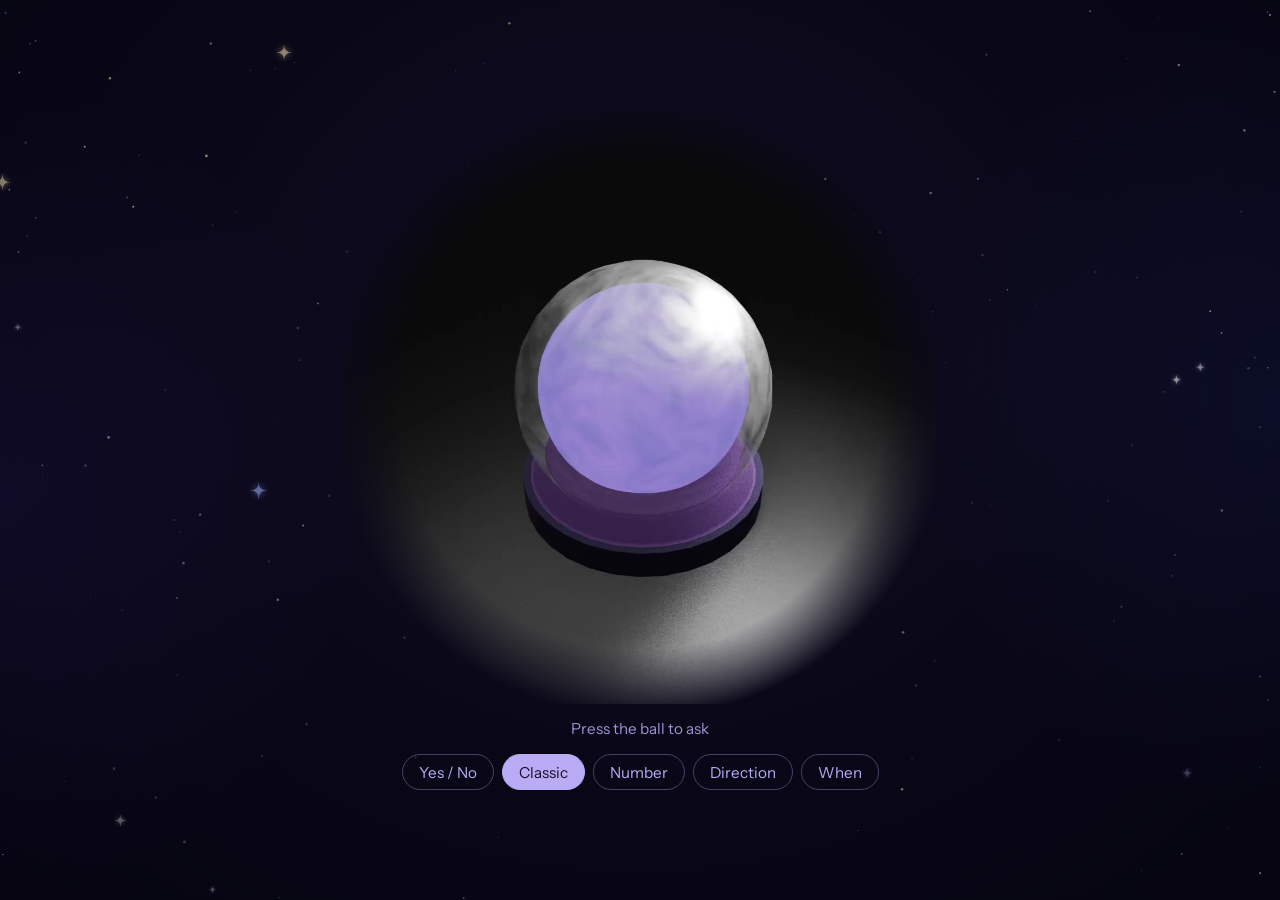
==== index.html @ c8239aa7 "hiadw" ====
<!doctype html>
<html lang="en">
<head>
  <meta charset="utf-8">
  <meta name="viewport" content="width=device-width, initial-scale=1">
  <title>Magic Eight Ball</title>
  <link rel="preconnect" href="https://fonts.googleapis.com">
  <link rel="preconnect" href="https://fonts.gstatic.com" crossorigin>
  <link href="https://fonts.googleapis.com/css2?family=Cormorant+Garamond:ital,wght@1,500;1,600&family=Instrument+Sans:wght@400;500&display=swap" rel="stylesheet">
  <link rel="stylesheet" href="style.css">
</head>
<body>
  <canvas id="stars" aria-hidden="true"></canvas>
  <main>
    <div class="frame" id="frame">
      <div class="stage">
        <video id="loop" src="eightball.mp4" poster="poster.jpg"
               autoplay loop muted playsinline preload="auto" aria-hidden="true"></video>
        <div class="window" aria-hidden="true">
          <p class="answer" id="answer"></p>
        </div>
      </div>
      <button class="hit" id="hit" type="button" aria-label="Ask the ball"></button>
    </div>

    <p class="hint" id="hint">Press the ball to ask</p>

    <fieldset class="types" id="types">
      <legend class="sr">Answer type</legend>
    </fieldset>

    <p class="sr" id="live" aria-live="polite"></p>
  </main>
  <script src="stars.js"></script>
  <script src="script.js"></script>
</body>
</html>
---- style.css ----
:root {
  --bg: #050410;
  --ink: #ece7ff;
  --lavender: #b9acf5;
  --violet: #6b4fa8;

  /* Where the glowing orb sits inside the 1080x1080 video (tweak if you re-render) */
  --orb-x: 50.5%;
  --orb-y: 47.2%;
  --window-size: 29%;   /* diameter of the dark circle, relative to the frame */
  --zoom: 1.75;         /* how far the camera pushes in */

  --size: min(94vw, 66svh, 760px);
}

* { box-sizing: border-box; }

body {
  margin: 0;
  min-height: 100svh;
  display: grid;
  place-items: center;
  background:
    radial-gradient(ellipse 40% 65% at 0% 55%, rgba(60, 34, 130, 0.16), transparent 70%),
    radial-gradient(ellipse 40% 65% at 100% 45%, rgba(30, 48, 130, 0.16), transparent 70%),
    radial-gradient(ellipse at 50% 38%, #120d26 0%, #0a0818 50%, var(--bg) 100%);
  background-attachment: fixed;
  color: var(--ink);
  font-family: "Instrument Sans", system-ui, sans-serif;
}

#stars {
  position: fixed;
  inset: 0;
  width: 100%;
  height: 100%;
  z-index: 0;
  pointer-events: none;
}

main {
  position: relative;
  z-index: 1;
  display: flex;
  flex-direction: column;
  align-items: center;
  gap: 0.9rem;
  padding: 1rem 0;
}

.sr {
  position: absolute; width: 1px; height: 1px; overflow: hidden;
  clip: rect(0 0 0 0); white-space: nowrap; border: 0; padding: 0; margin: -1px;
}

/* ---------- The ball ---------- */

.frame {
  position: relative;
  width: var(--size);
  aspect-ratio: 1;
  overflow: hidden;
  container-type: inline-size;
  /* feathers the video's edges into the page background */
  -webkit-mask-image: radial-gradient(circle, #000 58%, transparent 74%);
          mask-image: radial-gradient(circle, #000 58%, transparent 74%);
}

.stage {
  position: absolute;
  inset: 0;
  transform-origin: var(--orb-x) var(--orb-y);
  /* closing: wait for the text to leave, then ease back out */
  transition: transform 850ms cubic-bezier(0.55, 0.05, 0.35, 1) 300ms;
}
.frame.is-open .stage {
  /* opening: fast start, long soft landing */
  transition: transform 1000ms cubic-bezier(0.16, 0.84, 0.24, 1);
  transform: scale(var(--zoom));
}

video {
  position: absolute;
  inset: 0;
  width: 100%;
  height: 100%;
  object-fit: cover;
  display: block;
}

.hit {
  position: absolute;
  inset: 0;
  width: 100%;
  height: 100%;
  background: none;
  border: 0;
  padding: 0;
  cursor: pointer;
  -webkit-tap-highlight-color: transparent;
  border-radius: 50%;
}
.hit:focus-visible {
  outline: 2px solid var(--lavender);
  outline-offset: -18%;
}

/* ---------- The dark window ---------- */

.window {
  position: absolute;
  left: var(--orb-x);
  top: var(--orb-y);
  width: var(--window-size);
  aspect-ratio: 1;
  translate: -50% -50%;
  border-radius: 50%;
  display: grid;
  place-items: center;
  background: radial-gradient(circle, rgba(4, 2, 10, 0.78) 0%, rgba(4, 2, 10, 0.86) 100%);
  box-shadow: inset 0 0 6cqw rgba(0, 0, 0, 0.7), 0 0 3cqw rgba(107, 79, 168, 0.35);
  backdrop-filter: blur(1.5px);
  scale: 0.35;
  opacity: 0;
  pointer-events: none;
  /* closing: after the text fades, shrink away */
  transition: scale 380ms cubic-bezier(0.5, 0, 0.75, 0) 120ms,
              opacity 300ms ease 160ms;
}
.frame.is-open .window {
  scale: 1;
  opacity: 1;
  /* opening: appears once the zoom is mostly done, with a slight overshoot */
  transition: scale 750ms cubic-bezier(0.2, 1.35, 0.4, 1) 550ms,
              opacity 400ms ease 550ms;
}

.answer {
  margin: 0;
  width: 78%;
  text-align: center;
  text-wrap: balance;
  font-family: "Cormorant Garamond", Georgia, serif;
  font-style: italic;
  font-weight: 600;
  line-height: 1.05;
  color: var(--ink);
  text-shadow: 0 0 1.4cqw rgba(185, 172, 245, 0.7);
  font-size: 3.4cqw;
  opacity: 0;
  filter: blur(6px);
  transition: opacity 180ms ease, filter 180ms ease;
}
.answer[data-size="short"] { font-size: 7cqw; }
.answer[data-size="long"]  { font-size: 2.8cqw; }
.answer[data-size="num"]   { font-size: 11cqw; line-height: 1; }

.frame.is-open .answer {
  opacity: 1;
  filter: blur(0);
  transition: opacity 650ms ease 1050ms, filter 650ms ease 1050ms;
}

/* ---------- Controls ---------- */

.hint {
  margin: 0;
  min-height: 1.4em;
  font-size: 0.95rem;
  color: var(--lavender);
  opacity: 0.85;
}

.types {
  display: flex;
  flex-wrap: wrap;
  justify-content: center;
  gap: 0.5rem;
  border: 0;
  padding: 0;
  margin: 0;
  max-width: 92vw;
}

.chip {
  font: inherit;
  font-size: 0.95rem;
  color: var(--lavender);
  background: transparent;
  border: 1px solid rgba(185, 172, 245, 0.35);
  border-radius: 999px;
  padding: 0.45rem 1rem;
  cursor: pointer;
  transition: background 160ms, color 160ms, border-color 160ms;
}
.chip:hover { border-color: var(--lavender); }
.chip[aria-pressed="true"] {
  background: var(--lavender);
  border-color: var(--lavender);
  color: #17102b;
}
.chip:focus-visible { outline: 2px solid var(--ink); outline-offset: 2px; }

@media (prefers-reduced-motion: reduce) {
  :root { --zoom: 1; }
  .stage, .frame.is-open .stage { transition: none; }
  .window, .frame.is-open .window { transition: opacity 200ms ease; scale: 1; }
  .answer, .frame.is-open .answer { transition: opacity 200ms ease; filter: none; }
  .frame.is-open .window, .frame.is-open .answer { transition-delay: 0s; }
}
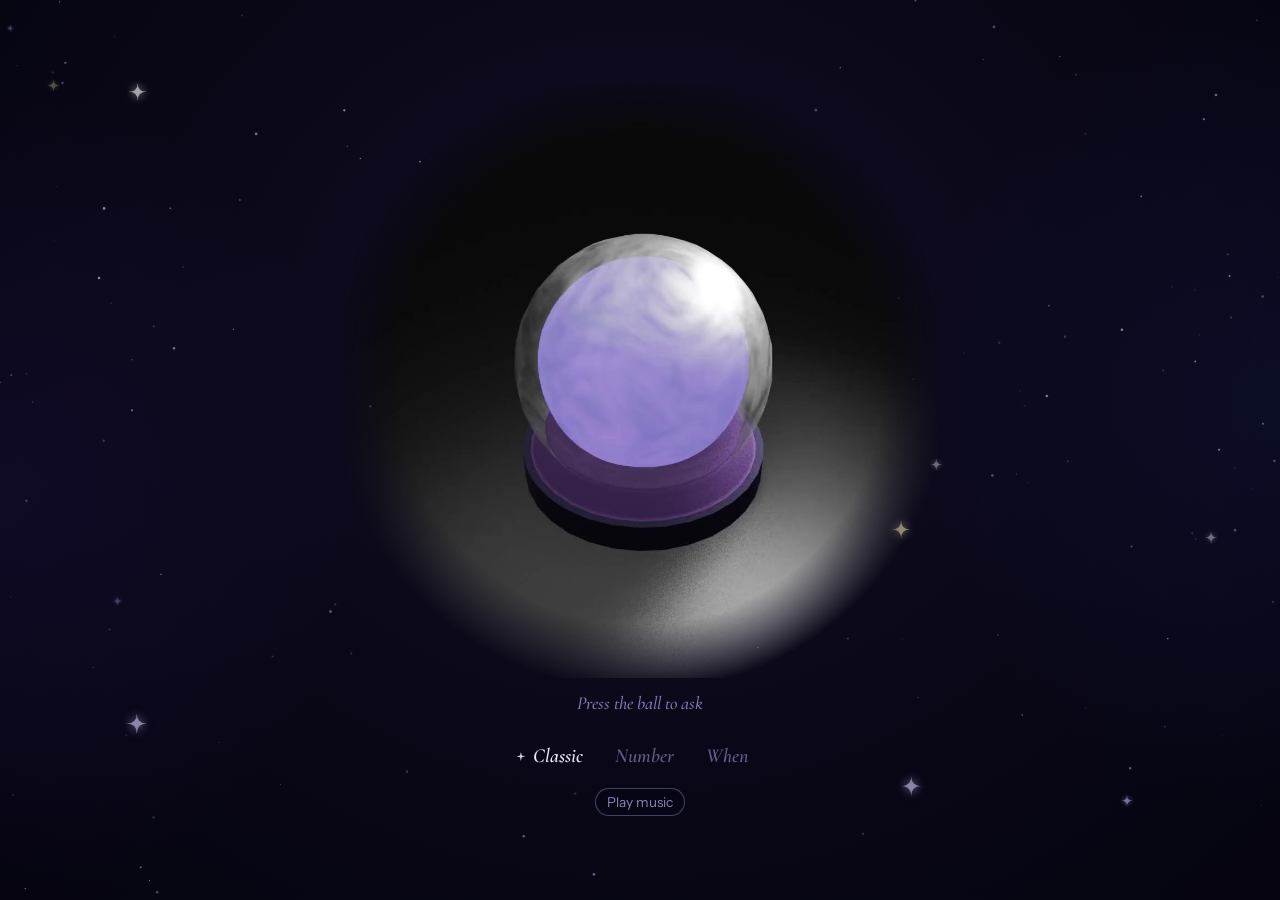
==== commit fed6321b: "Music" ====
--- a/index.html
+++ b/index.html
@@ -12,6 +12,8 @@
 <body>
   <canvas id="stars" aria-hidden="true"></canvas>
   <main>
+    <audio id="background-music" src="Wizard_Tower_Theme.mp3"
+           loop preload="auto" autoplay></audio>
     <div class="frame" id="frame">
       <div class="stage">
         <video id="loop" src="eightball.mp4" poster="poster.jpg"
@@ -29,6 +31,9 @@
       <legend class="sr">Answer type</legend>
     </fieldset>
 
+    <button class="music-toggle" id="music-toggle" type="button"
+            aria-pressed="true">Play music</button>
+
     <p class="sr" id="live" aria-live="polite"></p>
   </main>
   <script src="stars.js"></script>
--- a/style.css
+++ b/style.css
@@ -166,42 +166,85 @@
 .hint {
   margin: 0;
   min-height: 1.4em;
-  font-size: 0.95rem;
+  font-family: "Cormorant Garamond", Georgia, serif;
+  font-style: italic;
+  font-weight: 500;
+  font-size: 1.15rem;
   color: var(--lavender);
-  opacity: 0.85;
+  opacity: 0.7;
 }
 
 .types {
   display: flex;
   flex-wrap: wrap;
   justify-content: center;
-  gap: 0.5rem;
+  gap: 0.4rem 2rem;
   border: 0;
   padding: 0;
-  margin: 0;
+  margin: 0.4rem 0 0;
   max-width: 92vw;
 }
 
-.chip {
-  font: inherit;
-  font-size: 0.95rem;
-  color: var(--lavender);
-  background: transparent;
+.choice {
+  position: relative;
+  padding: 0.35rem 0;
+  background: none;
+  border: 0;
+  cursor: pointer;
+  font-family: "Cormorant Garamond", Georgia, serif;
+  font-style: italic;
+  font-weight: 600;
+  font-size: 1.25rem;
+  line-height: 1.2;
+  color: rgba(185, 172, 245, 0.5);
+  transition: color 250ms;
+  -webkit-tap-highlight-color: transparent;
+}
+.choice:hover { color: rgba(185, 172, 245, 0.85); }
+.choice:focus-visible { outline: 1px solid var(--lavender); outline-offset: 4px; }
+
+/* a small four-point star, like the ones in the sky, marks the choice */
+.choice::before {
+  content: "";
+  position: absolute;
+  left: -1rem;
+  top: 50%;
+  width: 0.55rem;
+  height: 0.55rem;
+  margin-top: -0.275rem;
+  background: var(--ink);
+  clip-path: polygon(50% 0, 60% 40%, 100% 50%, 60% 60%, 50% 100%, 40% 60%, 0 50%, 40% 40%);
+  opacity: 0;
+  transform: scale(0.3) rotate(-45deg);
+  transition: opacity 250ms, transform 350ms cubic-bezier(0.2, 1.3, 0.4, 1);
+}
+.choice[aria-pressed="true"] { color: var(--ink); }
+.choice[aria-pressed="true"]::before { opacity: 0.9; transform: none; }
+
+.music-toggle {
+  padding: 0.3rem 0.7rem;
   border: 1px solid rgba(185, 172, 245, 0.35);
   border-radius: 999px;
-  padding: 0.45rem 1rem;
+  background: rgba(5, 4, 16, 0.35);
+  color: rgba(185, 172, 245, 0.75);
   cursor: pointer;
-  transition: background 160ms, color 160ms, border-color 160ms;
-}
-.chip:hover { border-color: var(--lavender); }
-.chip[aria-pressed="true"] {
-  background: var(--lavender);
-  border-color: var(--lavender);
-  color: #17102b;
-}
-.chip:focus-visible { outline: 2px solid var(--ink); outline-offset: 2px; }
+  font: inherit;
+  font-size: 0.85rem;
+  transition: border-color 250ms, color 250ms, background 250ms;
+  -webkit-tap-highlight-color: transparent;
+}
+.music-toggle:hover {
+  border-color: rgba(185, 172, 245, 0.75);
+  color: var(--ink);
+  background: rgba(107, 79, 168, 0.2);
+}
+.music-toggle:focus-visible {
+  outline: 1px solid var(--lavender);
+  outline-offset: 3px;
+}
 
 @media (prefers-reduced-motion: reduce) {
+  .choice::before { transition: none; }
   :root { --zoom: 1; }
   .stage, .frame.is-open .stage { transition: none; }
   .window, .frame.is-open .window { transition: opacity 200ms ease; scale: 1; }
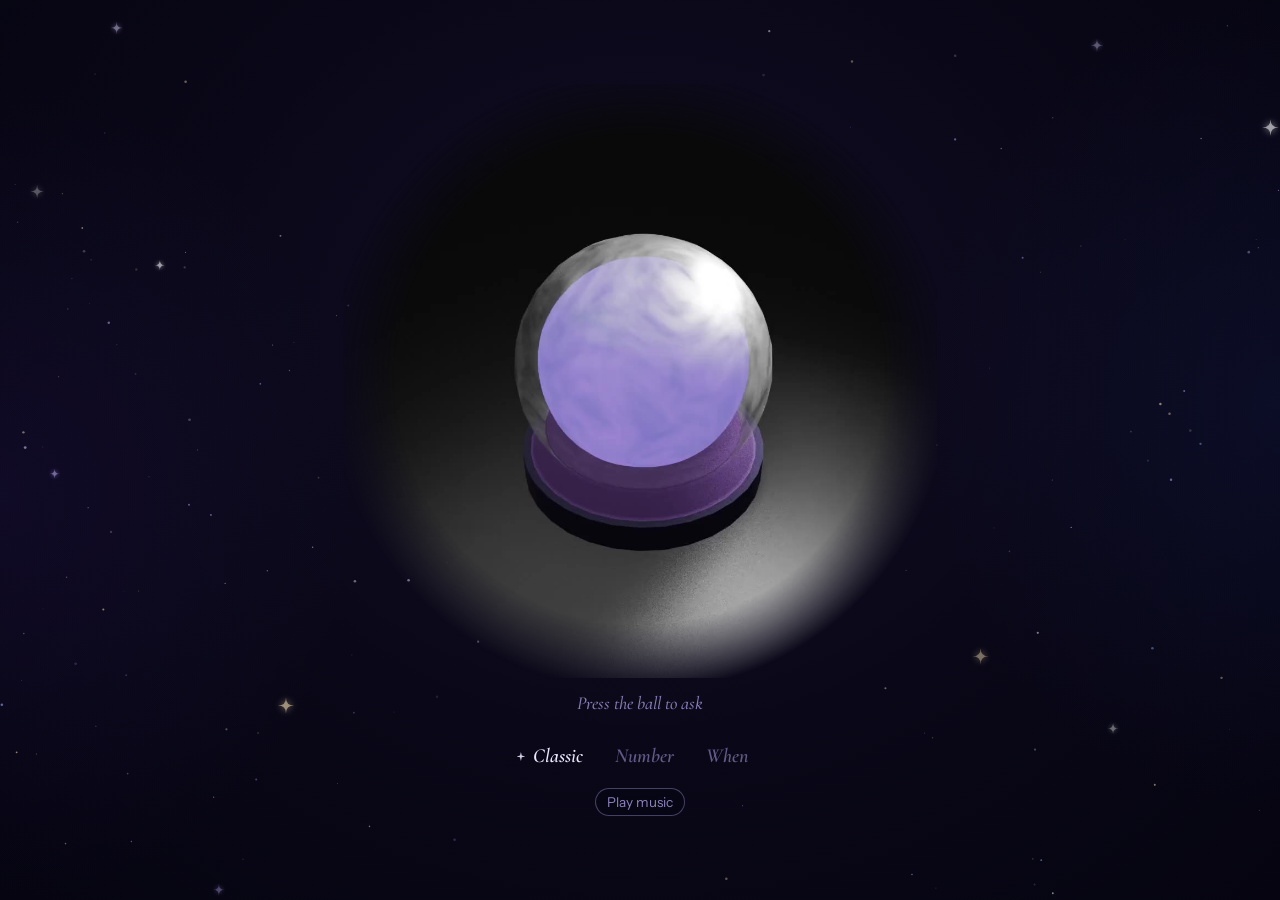
==== commit 7075432c: "Fart Sounds" ====
--- a/index.html
+++ b/index.html
@@ -14,6 +14,7 @@
   <main>
     <audio id="background-music" src="Wizard_Tower_Theme.mp3"
            loop preload="auto" autoplay></audio>
+    <audio id="fart-sound" src="fart_sound.wav" preload="auto"></audio>
     <div class="frame" id="frame">
       <div class="stage">
         <video id="loop" src="eightball.mp4" poster="poster.jpg"
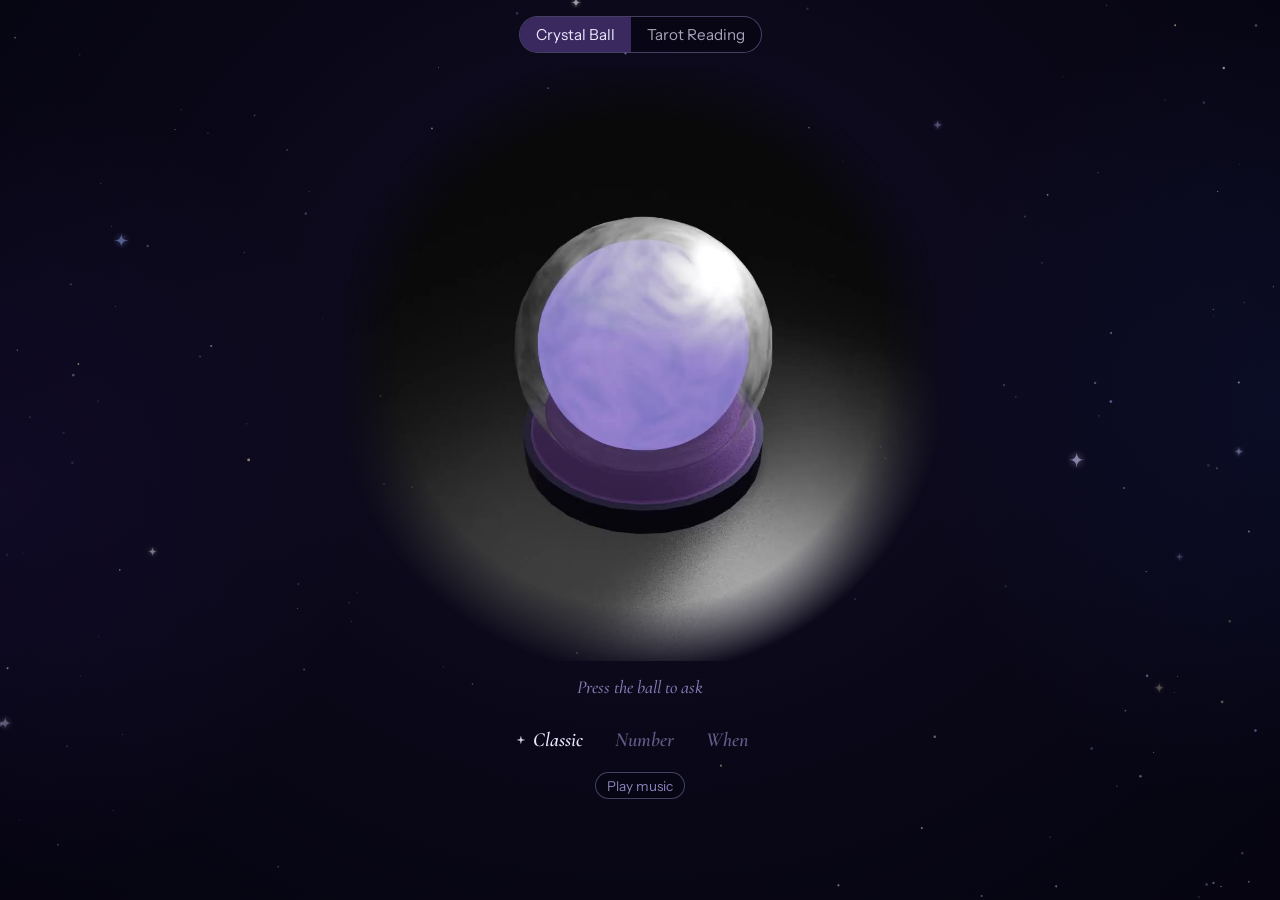
==== commit 867b46ff: "poop" ====
--- a/index.html
+++ b/index.html
@@ -14,23 +14,29 @@
   <main>
     <audio id="background-music" src="Wizard_Tower_Theme.mp3"
            loop preload="auto" autoplay></audio>
-    <audio id="fart-sound" src="fart_sound.wav" preload="auto"></audio>
-    <div class="frame" id="frame">
-      <div class="stage">
-        <video id="loop" src="eightball.mp4" poster="poster.jpg"
-               autoplay loop muted playsinline preload="auto" aria-hidden="true"></video>
-        <div class="window" aria-hidden="true">
-          <p class="answer" id="answer"></p>
+    <nav class="page-switch" aria-label="Pages">
+      <a class="page-link is-active" href="index.html" aria-current="page">Crystal Ball</a>
+      <a class="page-link" href="tarot.html">Tarot Reading</a>
+    </nav>
+
+    <section class="mode-panel" id="orb-panel">
+      <div class="frame" id="frame">
+        <div class="stage">
+          <video id="loop" src="eightball.mp4" poster="poster.jpg"
+                 autoplay loop muted playsinline preload="auto" aria-hidden="true"></video>
+          <div class="window" aria-hidden="true">
+            <p class="answer" id="answer"></p>
+          </div>
         </div>
+        <button class="hit" id="hit" type="button" aria-label="Ask the ball"></button>
       </div>
-      <button class="hit" id="hit" type="button" aria-label="Ask the ball"></button>
-    </div>
 
-    <p class="hint" id="hint">Press the ball to ask</p>
+      <p class="hint" id="hint">Press the ball to ask</p>
 
-    <fieldset class="types" id="types">
-      <legend class="sr">Answer type</legend>
-    </fieldset>
+      <fieldset class="types" id="types">
+        <legend class="sr">Answer type</legend>
+      </fieldset>
+    </section>
 
     <button class="music-toggle" id="music-toggle" type="button"
             aria-pressed="true">Play music</button>
--- a/style.css
+++ b/style.css
@@ -1,3 +1,9 @@
+html,
+body {
+  height: 100%;
+  overflow: hidden;
+}
+
 :root {
   --bg: #050410;
   --ink: #ece7ff;
@@ -45,7 +51,82 @@
   flex-direction: column;
   align-items: center;
   gap: 0.9rem;
-  padding: 1rem 0;
+  padding: 1rem 0.6rem;
+  width: 100%;
+  height: 100svh;
+}
+
+.mode-switch {
+  display: inline-flex;
+  border: 1px solid rgba(185, 172, 245, 0.35);
+  border-radius: 999px;
+  background: rgba(5, 4, 16, 0.45);
+  overflow: hidden;
+}
+
+.page-switch {
+  display: inline-flex;
+  border: 1px solid rgba(185, 172, 245, 0.35);
+  border-radius: 999px;
+  background: rgba(5, 4, 16, 0.45);
+  overflow: hidden;
+}
+
+.page-link {
+  text-decoration: none;
+  color: rgba(236, 231, 255, 0.7);
+  padding: 0.5rem 1rem;
+  font-family: "Instrument Sans", system-ui, sans-serif;
+  font-size: 0.95rem;
+  transition: background 200ms ease, color 200ms ease;
+}
+
+.page-link:hover {
+  color: var(--ink);
+}
+
+.page-link.is-active {
+  background: rgba(107, 79, 168, 0.5);
+  color: var(--ink);
+}
+
+.page-link:focus-visible {
+  outline: 1px solid var(--lavender);
+  outline-offset: -1px;
+}
+
+.mode-btn {
+  border: 0;
+  background: transparent;
+  color: rgba(236, 231, 255, 0.7);
+  padding: 0.5rem 1rem;
+  font-family: "Instrument Sans", system-ui, sans-serif;
+  font-size: 0.95rem;
+  cursor: pointer;
+  transition: background 200ms ease, color 200ms ease;
+}
+
+.mode-btn:hover {
+  color: var(--ink);
+}
+
+.mode-btn.is-active {
+  background: rgba(107, 79, 168, 0.5);
+  color: var(--ink);
+}
+
+.mode-btn:focus-visible {
+  outline: 1px solid var(--lavender);
+  outline-offset: -1px;
+}
+
+.mode-panel {
+  width: min(94vw, 1000px);
+  display: flex;
+  flex-direction: column;
+  align-items: center;
+  gap: 0.9rem;
+  max-height: calc(100svh - 180px);
 }
 
 .sr {
@@ -243,6 +324,192 @@
   outline-offset: 3px;
 }
 
+/* ---------- Tarot ---------- */
+
+.tarot-panel {
+  gap: 1rem;
+}
+
+.tarot-header {
+  text-align: center;
+}
+
+.tarot-header h2 {
+  margin: 0;
+  font-family: "Cormorant Garamond", Georgia, serif;
+  font-style: italic;
+  font-weight: 600;
+  font-size: clamp(1.7rem, 3.8vw, 2.5rem);
+}
+
+.tarot-header p {
+  margin: 0.25rem 0 0;
+  color: rgba(236, 231, 255, 0.78);
+  font-size: 0.95rem;
+}
+
+.tarot-controls {
+  display: flex;
+  gap: 0.6rem;
+  flex-wrap: wrap;
+  justify-content: center;
+  align-items: center;
+}
+
+.tarot-page {
+  min-width: 5.8rem;
+  text-align: center;
+  font-size: 0.85rem;
+  color: rgba(236, 231, 255, 0.85);
+}
+
+.tarot-btn {
+  padding: 0.45rem 0.95rem;
+  border: 1px solid rgba(185, 172, 245, 0.45);
+  border-radius: 999px;
+  background: rgba(12, 9, 30, 0.62);
+  color: var(--ink);
+  font-family: "Instrument Sans", system-ui, sans-serif;
+  font-size: 0.9rem;
+  cursor: pointer;
+  transition: transform 200ms ease, border-color 200ms ease, background 200ms ease;
+}
+
+.tarot-btn:hover {
+  transform: translateY(-1px);
+  border-color: rgba(185, 172, 245, 0.9);
+  background: rgba(41, 23, 90, 0.58);
+}
+
+.tarot-btn:focus-visible {
+  outline: 1px solid var(--lavender);
+  outline-offset: 2px;
+}
+
+.tarot-deck {
+  width: min(94vw, 1000px);
+  display: grid;
+  grid-template-columns: repeat(3, minmax(0, 1fr));
+  gap: 0.85rem;
+}
+
+.tarot-card {
+  border: 0;
+  background: none;
+  perspective: 1400px;
+  padding: 0;
+  cursor: pointer;
+  min-height: clamp(260px, 44svh, 350px);
+}
+
+.tarot-card:focus-visible {
+  outline: 2px solid var(--lavender);
+  outline-offset: 2px;
+  border-radius: 14px;
+}
+
+.tarot-card-inner {
+  position: relative;
+  width: 100%;
+  height: 100%;
+  min-height: clamp(260px, 44svh, 350px);
+  border-radius: 14px;
+  transform-style: preserve-3d;
+  transition: transform 850ms cubic-bezier(0.16, 0.9, 0.2, 1.02);
+}
+
+.tarot-card.is-revealed .tarot-card-inner {
+  transform: rotateY(180deg);
+}
+
+.tarot-face {
+  position: absolute;
+  inset: 0;
+  border-radius: 14px;
+  backface-visibility: hidden;
+  overflow: hidden;
+}
+
+.tarot-back {
+  border: 1px solid rgba(185, 172, 245, 0.4);
+  background:
+    radial-gradient(circle at 40% 24%, rgba(255, 255, 255, 0.15), transparent 45%),
+    repeating-linear-gradient(45deg, rgba(255, 255, 255, 0.07) 0 8px, rgba(255, 255, 255, 0.01) 8px 16px),
+    linear-gradient(160deg, #161036 0%, #34226f 55%, #1d133f 100%);
+  box-shadow: inset 0 0 26px rgba(0, 0, 0, 0.35), 0 8px 24px rgba(0, 0, 0, 0.25);
+  display: grid;
+  place-items: center;
+}
+
+.tarot-back span {
+  font-family: "Cormorant Garamond", Georgia, serif;
+  font-size: 1.05rem;
+  letter-spacing: 0.08em;
+  text-transform: uppercase;
+  color: rgba(236, 231, 255, 0.92);
+  text-shadow: 0 0 12px rgba(236, 231, 255, 0.42);
+}
+
+.tarot-front {
+  transform: rotateY(180deg);
+  background: linear-gradient(180deg, rgba(22, 16, 54, 0.97) 0%, rgba(10, 8, 24, 0.98) 100%);
+  border: 1px solid rgba(185, 172, 245, 0.35);
+  display: grid;
+  grid-template-rows: 58% 42%;
+}
+
+.tarot-image-wrap {
+  position: relative;
+  height: 100%;
+  background: rgba(0, 0, 0, 0.28);
+  display: grid;
+  place-items: center;
+  padding: 0.2rem;
+}
+
+.tarot-image {
+  width: 100%;
+  height: 100%;
+  object-fit: contain;
+  display: block;
+}
+
+.tarot-image.is-reversed {
+  transform: rotate(180deg);
+}
+
+.tarot-front-content {
+  padding: 0.52rem 0.58rem;
+  display: grid;
+  gap: 0.3rem;
+  overflow: auto;
+}
+
+.tarot-name {
+  margin: 0;
+  font-family: "Cormorant Garamond", Georgia, serif;
+  font-style: italic;
+  font-size: clamp(1.02rem, 1.5vw, 1.16rem);
+  line-height: 1.1;
+  color: var(--ink);
+  text-shadow: 0 0 10px rgba(185, 172, 245, 0.22);
+}
+
+.tarot-orientation {
+  margin: 0;
+  font-size: 0.72rem;
+  letter-spacing: 0.06em;
+  text-transform: uppercase;
+  color: rgba(185, 172, 245, 0.9);
+}
+
+.tarot-meaning {
+  margin: 0;
+  font-size: clamp(0.72rem, 1.1vw, 0.8rem);
+  line-height: 1.25;
+  color: rgba(236, 231, 255, 0.9);
+}
+
 @media (prefers-reduced-motion: reduce) {
   .choice::before { transition: none; }
   :root { --zoom: 1; }
@@ -250,4 +517,27 @@
   .window, .frame.is-open .window { transition: opacity 200ms ease; scale: 1; }
   .answer, .frame.is-open .answer { transition: opacity 200ms ease; filter: none; }
   .frame.is-open .window, .frame.is-open .answer { transition-delay: 0s; }
+  .tarot-card-inner,
+  .tarot-card.is-revealed .tarot-card-inner {
+    transition: none;
+  }
+}
+
+@media (max-width: 640px) {
+  .mode-panel {
+    max-height: calc(100svh - 170px);
+  }
+
+  .tarot-deck {
+    grid-template-columns: repeat(2, minmax(0, 1fr));
+  }
+
+  .tarot-card,
+  .tarot-card-inner {
+    min-height: clamp(220px, 34svh, 280px);
+  }
+
+  .tarot-front {
+    grid-template-rows: 54% 46%;
+  }
 }
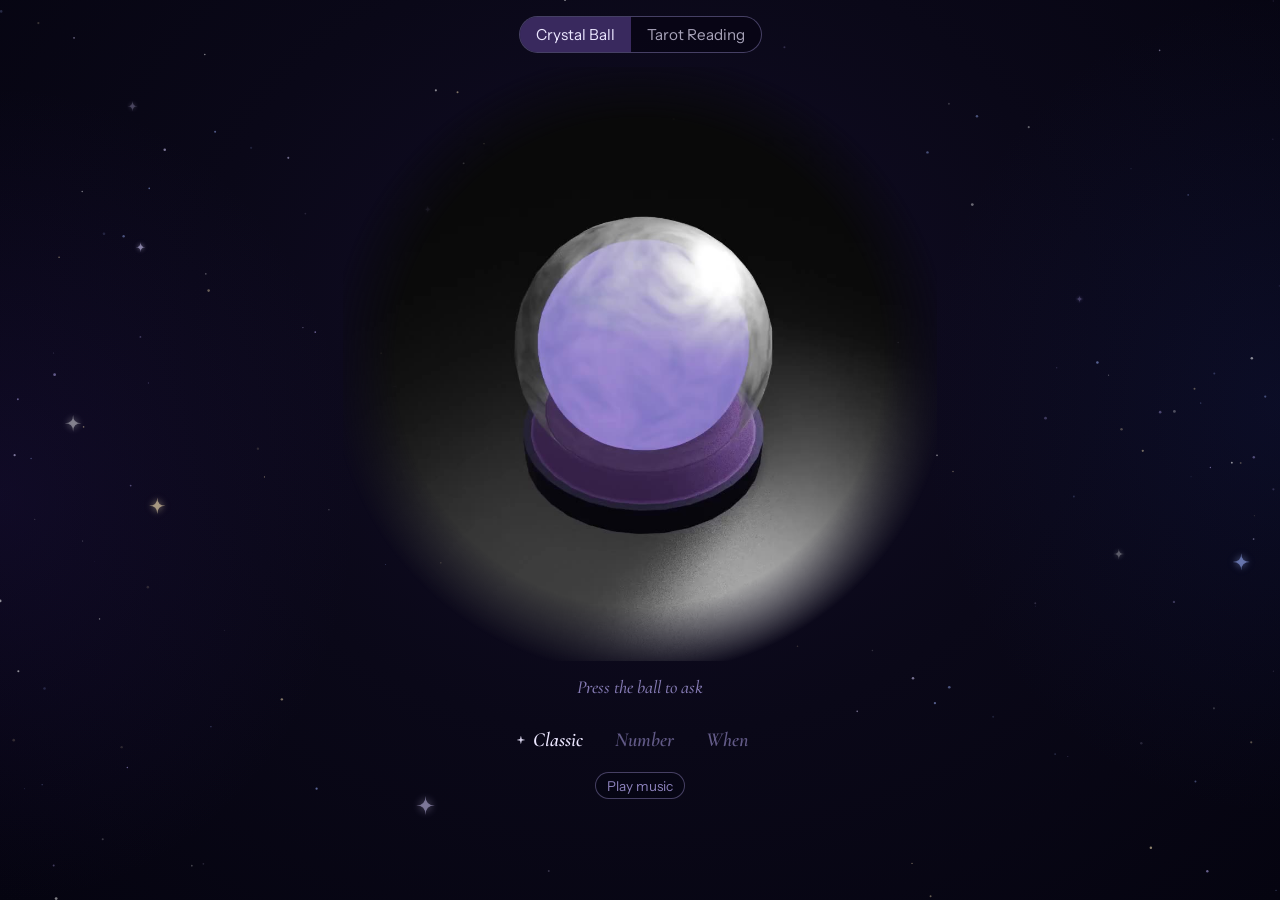
==== commit 7e60142a: "Merge branch 'main' into Vaughn" ====
--- a/index.html
+++ b/index.html
@@ -20,7 +20,8 @@
     </nav>
 
     <section class="mode-panel" id="orb-panel">
-      <div class="frame" id="frame">
+      <audio id="fart-sound" src="fart_sound.wav" preload="auto"></audio>
+    <div class="frame" id="frame">
         <div class="stage">
           <video id="loop" src="eightball.mp4" poster="poster.jpg"
                  autoplay loop muted playsinline preload="auto" aria-hidden="true"></video>
